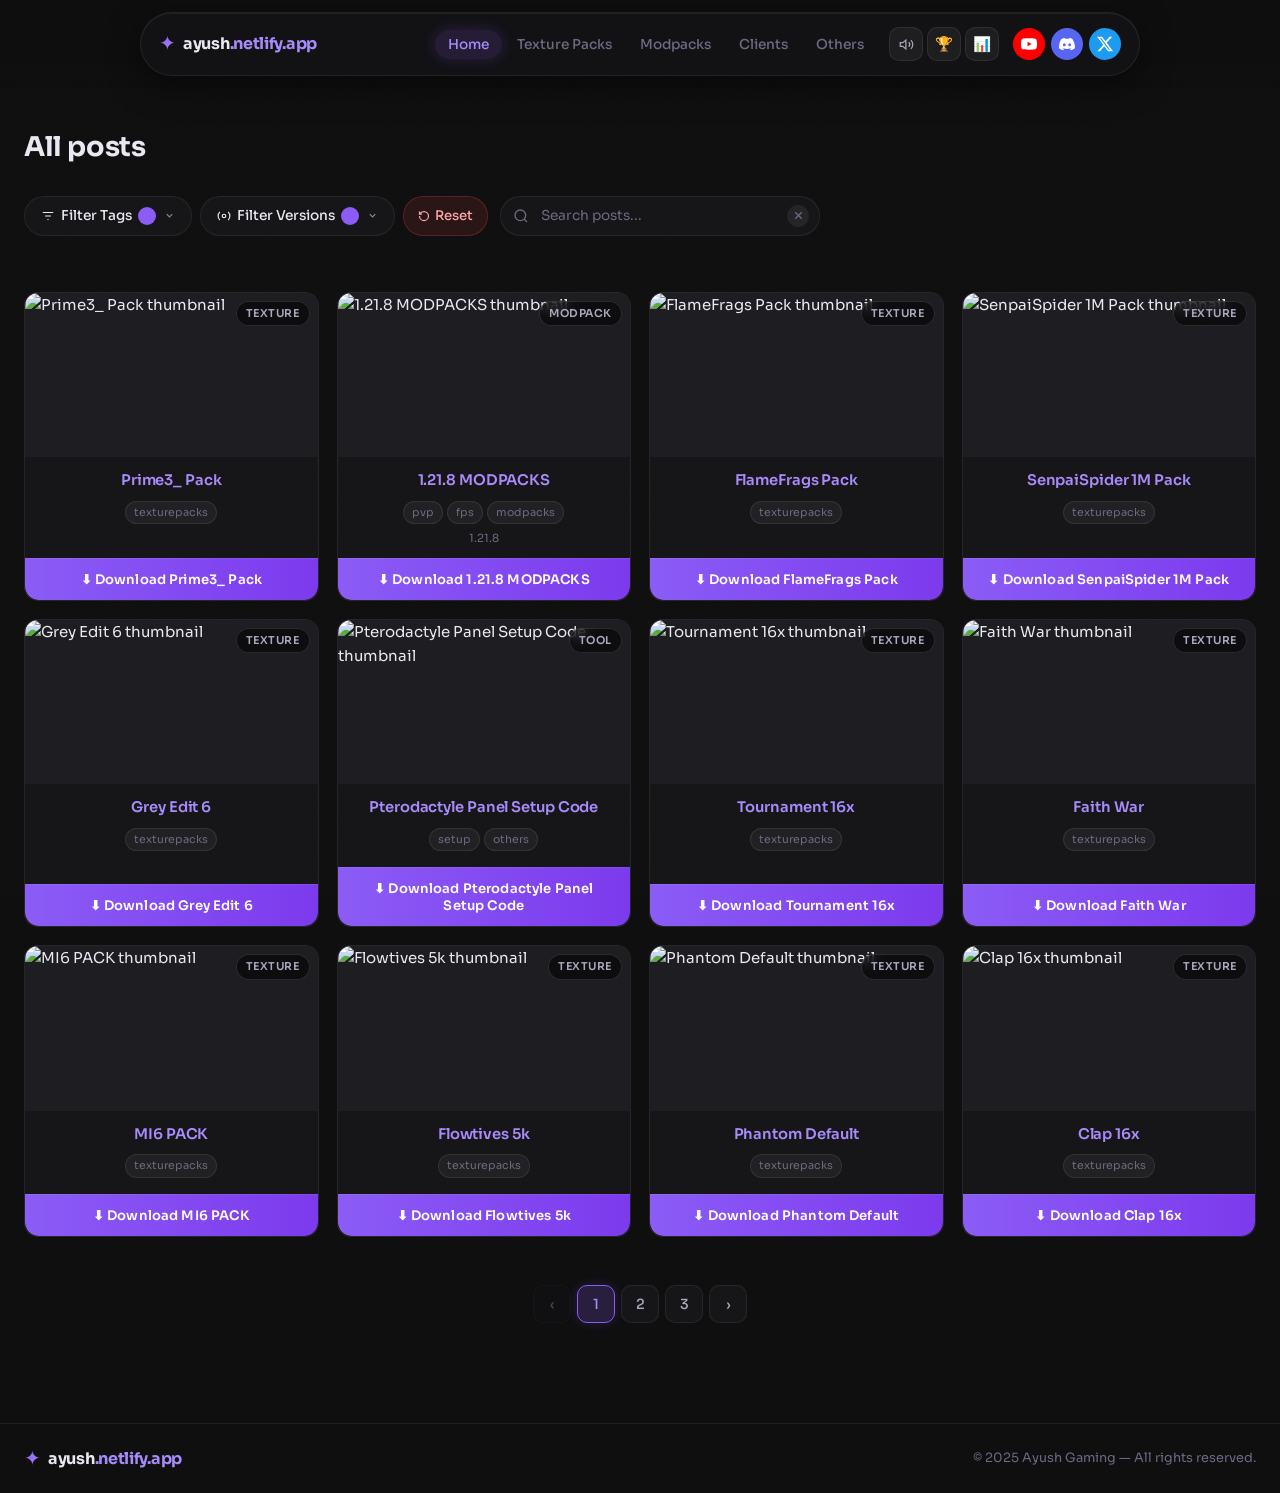
==== downloads/index.html @ 42daa1ab "Add files via upload" ====
<!DOCTYPE html>
<html lang="en">
<head>
  <meta charset="UTF-8" />
  <meta name="viewport" content="width=device-width, initial-scale=1.0" />
  <meta name="description" content="Ayush Gaming – Browse and download the best Minecraft clients, texture packs, modpacks and tools." />
  <meta property="og:title" content="Ayush Gaming – Downloads" />
  <meta property="og:description" content="Download top Minecraft clients, texture packs, modpacks and tools." />
  <link rel="shortcut icon" href="./thumbnails/ytlogo.png" type="image/x-icon">
  <title>Ayush Gaming – Resource HUB</title>

  <link rel="preconnect" href="https://fonts.googleapis.com" />
  <link rel="preconnect" href="https://fonts.gstatic.com" crossorigin />
  <link href="https://fonts.googleapis.com/css2?family=Sora:wght@300;400;500;600;700&display=swap" rel="stylesheet" />
  <link rel="stylesheet" href="styles.css" />
</head>
<body>

  <!-- ══════════════════════════════════════
       LOADING SCREEN
  ══════════════════════════════════════ -->
  <div class="loader-screen" id="loaderScreen" aria-hidden="true">
    <div class="loader-inner">
      <div class="loader-ring-wrap">
        <div class="loader-ring-spin"></div>
        <div class="loader-ring-logo">
          <span class="logo-icon">✦</span>
        </div>
      </div>
      <p class="loader-name">ayush<span class="loader-accent">.netlify.app</span></p>
      <div class="loader-dots" aria-label="Loading">
        <span></span><span></span><span></span>
      </div>
    </div>
  </div>

  <!-- ══════════════════════════════════════
       TOAST NOTIFICATIONS
  ══════════════════════════════════════ -->
  <div class="toast-container" id="toastContainer" aria-live="polite" aria-atomic="true"></div>

  <!-- ══════════════════════════════════════
       BADGE POPUP (achievement unlock)
  ══════════════════════════════════════ -->
  <div class="badge-popup" id="badgePopup" aria-live="assertive" hidden>
    <div class="badge-popup-inner">
      <div class="badge-popup-icon" id="badgePopupIcon">🏆</div>
      <div class="badge-popup-text">
        <p class="badge-popup-label">Achievement Unlocked!</p>
        <p class="badge-popup-name" id="badgePopupName">Power User</p>
      </div>
    </div>
  </div>

  <!-- ══════════════════════════════════════
       ACHIEVEMENTS PANEL MODAL
  ══════════════════════════════════════ -->
  <div class="panel-overlay" id="achievementsOverlay" aria-hidden="true">
    <div class="panel-modal" id="achievementsModal" role="dialog" aria-label="Achievements">
      <div class="panel-header">
        <h2 class="panel-title">🏆 Achievements</h2>
        <button class="panel-close" id="achievementsClose" aria-label="Close achievements">
          <svg viewBox="0 0 24 24" fill="none" stroke="currentColor" stroke-width="2.5" width="16" height="16"><path d="M18 6 6 18M6 6l12 12"/></svg>
        </button>
      </div>
      <p class="panel-subtitle">Unlock badges by exploring and downloading content.</p>
      <div class="achievements-grid" id="achievementsGrid"></div>
    </div>
  </div>

  <!-- ══════════════════════════════════════
       LEADERBOARD PANEL MODAL
  ══════════════════════════════════════ -->
  <div class="panel-overlay" id="leaderboardOverlay" aria-hidden="true">
    <div class="panel-modal" id="leaderboardModal" role="dialog" aria-label="Leaderboard">
      <div class="panel-header">
        <h2 class="panel-title">📊 Leaderboard</h2>
        <button class="panel-close" id="leaderboardClose" aria-label="Close leaderboard">
          <svg viewBox="0 0 24 24" fill="none" stroke="currentColor" stroke-width="2.5" width="16" height="16"><path d="M18 6 6 18M6 6l12 12"/></svg>
        </button>
      </div>
      <p class="panel-subtitle">Most downloaded packs in your browser.</p>
      <div class="leaderboard-stats" id="leaderboardStats"></div>
      <div class="leaderboard-list" id="leaderboardList"></div>
    </div>
  </div>

  <!-- ══════════════════════════════════════
       EASTER EGG OVERLAY
  ══════════════════════════════════════ -->
  <div class="easter-overlay" id="easterOverlay" hidden>
    <div class="easter-inner">
      <div class="easter-emoji" id="easterEmoji">✦</div>
      <p class="easter-msg" id="easterMsg">You found a secret!</p>
      <button class="easter-close" id="easterClose">Nice!</button>
    </div>
  </div>

  <!-- ══════════════════════════════════════
       SIDEBAR OVERLAY
  ══════════════════════════════════════ -->
  <div class="sidebar-overlay" id="sidebarOverlay" aria-hidden="true"></div>

  <!-- ══════════════════════════════════════
       SIDEBAR (mobile / tablet)
  ══════════════════════════════════════ -->
  <aside class="sidebar" id="sidebar" aria-label="Mobile navigation" aria-hidden="true">

    <div class="sidebar-header">
      <a class="sidebar-logo" href="#home">
        <span class="logo-icon">✦</span>
        <span class="logo-text">ayush<span class="logo-accent">.netlify.app</span></span>
      </a>
      <button class="sidebar-close" id="sidebarClose" aria-label="Close menu">
        <svg viewBox="0 0 24 24" fill="none" stroke="currentColor" stroke-width="2.5" width="18" height="18">
          <path d="M18 6 6 18M6 6l12 12"/>
        </svg>
      </button>
    </div>

    <div class="sidebar-divider"></div>

    <nav class="sidebar-nav">
      <a href="#home" class="sidebar-link" data-page="home">
        <span class="sl-icon">
          <svg viewBox="0 0 24 24" fill="none" stroke="currentColor" stroke-width="2" width="18" height="18">
            <path d="m3 9 9-7 9 7v11a2 2 0 0 1-2 2H5a2 2 0 0 1-2-2z"/>
            <polyline points="9 22 9 12 15 12 15 22"/>
          </svg>
        </span>
        <span class="sl-text">Home</span>
        <svg class="sl-arrow" viewBox="0 0 24 24" fill="none" stroke="currentColor" stroke-width="2.5" width="14" height="14"><path d="m9 18 6-6-6-6"/></svg>
      </a>

      <a href="#texturepacks" class="sidebar-link" data-page="texturepacks">
        <span class="sl-icon">
          <svg viewBox="0 0 24 24" fill="none" stroke="currentColor" stroke-width="2" width="18" height="18">
            <rect x="3" y="3" width="18" height="18" rx="2"/>
            <path d="M3 9h18M3 15h18M9 3v18M15 3v18"/>
          </svg>
        </span>
        <span class="sl-text">Texture Packs</span>
        <svg class="sl-arrow" viewBox="0 0 24 24" fill="none" stroke="currentColor" stroke-width="2.5" width="14" height="14"><path d="m9 18 6-6-6-6"/></svg>
      </a>

      <a href="#modpacks" class="sidebar-link" data-page="modpacks">
        <span class="sl-icon">
          <svg viewBox="0 0 24 24" fill="none" stroke="currentColor" stroke-width="2" width="18" height="18">
            <path d="M21 16V8a2 2 0 0 0-1-1.73l-7-4a2 2 0 0 0-2 0l-7 4A2 2 0 0 0 3 8v8a2 2 0 0 0 1 1.73l7 4a2 2 0 0 0 2 0l7-4A2 2 0 0 0 21 16z"/>
            <polyline points="3.27 6.96 12 12.01 20.73 6.96"/>
            <line x1="12" y1="22.08" x2="12" y2="12"/>
          </svg>
        </span>
        <span class="sl-text">Modpacks</span>
        <svg class="sl-arrow" viewBox="0 0 24 24" fill="none" stroke="currentColor" stroke-width="2.5" width="14" height="14"><path d="m9 18 6-6-6-6"/></svg>
      </a>

      <a href="#clients" class="sidebar-link" data-page="clients">
        <span class="sl-icon">
          <svg viewBox="0 0 24 24" fill="none" stroke="currentColor" stroke-width="2" width="18" height="18">
            <rect x="2" y="3" width="20" height="14" rx="2"/>
            <path d="M8 21h8M12 17v4"/>
          </svg>
        </span>
        <span class="sl-text">Clients</span>
        <svg class="sl-arrow" viewBox="0 0 24 24" fill="none" stroke="currentColor" stroke-width="2.5" width="14" height="14"><path d="m9 18 6-6-6-6"/></svg>
      </a>

      <a href="#others" class="sidebar-link" data-page="others">
        <span class="sl-icon">
          <svg viewBox="0 0 24 24" fill="none" stroke="currentColor" stroke-width="2" width="18" height="18">
            <circle cx="12" cy="12" r="1"/><circle cx="19" cy="12" r="1"/><circle cx="5" cy="12" r="1"/>
          </svg>
        </span>
        <span class="sl-text">Others</span>
        <svg class="sl-arrow" viewBox="0 0 24 24" fill="none" stroke="currentColor" stroke-width="2.5" width="14" height="14"><path d="m9 18 6-6-6-6"/></svg>
      </a>
    </nav>

    <!-- Sidebar: utility buttons -->
    <div class="sidebar-utils">
      <button class="sidebar-util-btn" id="sidebarAchBtn">🏆 Achievements</button>
      <button class="sidebar-util-btn" id="sidebarLbBtn">📊 Leaderboard</button>
    </div>

    <div class="sidebar-footer">
      <div class="sidebar-divider"></div>
      <p class="sidebar-footer-label">Follow us</p>
      <div class="sidebar-socials">
        <a href="https://youtube.com/@ayushgaming2012?si=TbwR7SIo3uz9_DAc" class="social-btn yt" aria-label="YouTube" target="_blank" rel="noopener noreferrer">
          <svg viewBox="0 0 24 24" fill="currentColor" width="16" height="16"><path d="M23.5 6.2a3 3 0 0 0-2.1-2.1C19.5 3.5 12 3.5 12 3.5s-7.5 0-9.4.6A3 3 0 0 0 .5 6.2C0 8.1 0 12 0 12s0 3.9.5 5.8a3 3 0 0 0 2.1 2.1c1.9.6 9.4.6 9.4.6s7.5 0 9.4-.6a3 3 0 0 0 2.1-2.1C24 15.9 24 12 24 12s0-3.9-.5-5.8zM9.8 15.5V8.5l6.3 3.5-6.3 3.5z"/></svg>
        </a>
        <a href="#" class="social-btn dc" aria-label="Discord">
          <svg viewBox="0 0 24 24" fill="currentColor" width="16" height="16"><path d="M20.3 4.4A19.7 19.7 0 0 0 15.4 3c-.2.4-.5.9-.7 1.3a18.2 18.2 0 0 0-5.4 0A13.5 13.5 0 0 0 8.6 3 19.6 19.6 0 0 0 3.7 4.4C.5 9.2-.3 13.9.1 18.5a19.9 19.9 0 0 0 6 3 14.7 14.7 0 0 0 1.3-2.1 12.9 12.9 0 0 1-2-.98l.5-.4a14.2 14.2 0 0 0 12.1 0l.5.4a12.8 12.8 0 0 1-2 1 14.7 14.7 0 0 0 1.3 2.1 19.8 19.8 0 0 0 6-3c.5-5.2-.9-9.8-3.7-14.1zM8 15.5c-1.2 0-2.1-1.1-2.1-2.4s.9-2.4 2.1-2.4 2.1 1.1 2.1 2.4-.9 2.4-2.1 2.4zm8 0c-1.2 0-2.1-1.1-2.1-2.4s.9-2.4 2.1-2.4 2.1 1.1 2.1 2.4-.9 2.4-2.1 2.4z"/></svg>
        </a>
        <a href="#" class="social-btn tw" aria-label="Twitter / X">
          <svg viewBox="0 0 24 24" fill="currentColor" width="16" height="16"><path d="M18.9 1h3.7l-8 9.1L24 23h-7.4l-5.8-7.5L4.5 23H.8l8.6-9.8L0 1h7.6l5.2 6.8zm-1.3 19.8h2L6.5 3.2H4.3z"/></svg>
        </a>
      </div>
    </div>

  </aside>

  <!-- ══════════════════════════════════════
       NAVBAR
  ══════════════════════════════════════ -->
  <header class="nav-wrapper" role="banner">
    <nav class="navbar" aria-label="Main navigation">

      <!-- Logo — multi-click easter egg -->
      <a class="nav-logo" href="#home" id="navLogo" aria-label="Ayush Gaming home">
        <span class="logo-icon" aria-hidden="true">✦</span>
        <span class="logo-text">ayush<span class="logo-accent">.netlify.app</span></span>
      </a>

      <!-- Hamburger: visible only on mobile/tablet -->
      <button class="hamburger" id="hamburger" aria-label="Open menu" aria-expanded="false" aria-controls="sidebar">
        <span></span><span></span><span></span>
      </button>

      <!-- Desktop nav links -->
      <ul class="nav-links" id="navLinks" role="list">
        <li><a href="#home"         class="nav-link" data-page="home">Home</a></li>
        <li><a href="#texturepacks" class="nav-link" data-page="texturepacks">Texture Packs</a></li>
        <li><a href="#modpacks"     class="nav-link" data-page="modpacks">Modpacks</a></li>
        <li><a href="#clients"      class="nav-link" data-page="clients">Clients</a></li>
        <li><a href="#others"       class="nav-link" data-page="others">Others</a></li>
      </ul>

      <!-- Desktop utility buttons (sound toggle, achievements, leaderboard) -->
      <div class="nav-extras" id="navExtras">
        <button class="nav-util-btn" id="soundToggle" aria-label="Toggle sound" title="Toggle sound effects">
          <svg id="soundIcon" viewBox="0 0 24 24" fill="none" stroke="currentColor" stroke-width="2" width="15" height="15">
            <polygon points="11 5 6 9 2 9 2 15 6 15 11 19 11 5"/>
            <path d="M19.07 4.93a10 10 0 0 1 0 14.14M15.54 8.46a5 5 0 0 1 0 7.07"/>
          </svg>
        </button>
        <button class="nav-util-btn" id="achievementsBtn" aria-label="Achievements" title="Achievements">
          🏆
        </button>
        <button class="nav-util-btn" id="leaderboardBtn" aria-label="Leaderboard" title="Leaderboard">
          📊
        </button>
      </div>

      <div class="nav-socials">
        <a href="https://youtube.com/@ayushgaming2012?si=TbwR7SIo3uz9_DAc" class="social-btn yt" aria-label="YouTube" target="_blank" rel="noopener noreferrer">
          <svg viewBox="0 0 24 24" fill="currentColor" width="16" height="16"><path d="M23.5 6.2a3 3 0 0 0-2.1-2.1C19.5 3.5 12 3.5 12 3.5s-7.5 0-9.4.6A3 3 0 0 0 .5 6.2C0 8.1 0 12 0 12s0 3.9.5 5.8a3 3 0 0 0 2.1 2.1c1.9.6 9.4.6 9.4.6s7.5 0 9.4-.6a3 3 0 0 0 2.1-2.1C24 15.9 24 12 24 12s0-3.9-.5-5.8zM9.8 15.5V8.5l6.3 3.5-6.3 3.5z"/></svg>
        </a>
        <a href="#" class="social-btn dc" aria-label="Discord">
          <svg viewBox="0 0 24 24" fill="currentColor" width="16" height="16"><path d="M20.3 4.4A19.7 19.7 0 0 0 15.4 3c-.2.4-.5.9-.7 1.3a18.2 18.2 0 0 0-5.4 0A13.5 13.5 0 0 0 8.6 3 19.6 19.6 0 0 0 3.7 4.4C.5 9.2-.3 13.9.1 18.5a19.9 19.9 0 0 0 6 3 14.7 14.7 0 0 0 1.3-2.1 12.9 12.9 0 0 1-2-.98l.5-.4a14.2 14.2 0 0 0 12.1 0l.5.4a12.8 12.8 0 0 1-2 1 14.7 14.7 0 0 0 1.3 2.1 19.8 19.8 0 0 0 6-3c.5-5.2-.9-9.8-3.7-14.1zM8 15.5c-1.2 0-2.1-1.1-2.1-2.4s.9-2.4 2.1-2.4 2.1 1.1 2.1 2.4-.9 2.4-2.1 2.4zm8 0c-1.2 0-2.1-1.1-2.1-2.4s.9-2.4 2.1-2.4 2.1 1.1 2.1 2.4-.9 2.4-2.1 2.4z"/></svg>
        </a>
        <a href="#" class="social-btn tw" aria-label="Twitter / X">
          <svg viewBox="0 0 24 24" fill="currentColor" width="16" height="16"><path d="M18.9 1h3.7l-8 9.1L24 23h-7.4l-5.8-7.5L4.5 23H.8l8.6-9.8L0 1h7.6l5.2 6.8zm-1.3 19.8h2L6.5 3.2H4.3z"/></svg>
        </a>
      </div>

    </nav>
  </header>

  <!-- ══════════════════════════════════════
       MAIN CONTENT
  ══════════════════════════════════════ -->
  <main class="site-main">
    <div class="container">

      <h1 class="page-title reveal-up" id="pageTitle">All posts</h1>

      <!-- Controls -->
      <div class="controls reveal-up">
        <div class="filter-group">

          <div class="dropdown-wrap" id="tagsWrap">
            <button class="filter-btn" id="filterTagsBtn" aria-haspopup="listbox" aria-expanded="false">
              <svg viewBox="0 0 24 24" fill="none" stroke="currentColor" stroke-width="2" width="14" height="14"><path d="M3 6h18M7 12h10M11 18h2"/></svg>
              Filter Tags
              <span class="filter-badge" id="tagsBadge"></span>
              <svg class="chevron" viewBox="0 0 24 24" fill="none" stroke="currentColor" stroke-width="2.5" width="11" height="11"><path d="m6 9 6 6 6-6"/></svg>
            </button>
            <div class="dropdown-panel" id="tagsPanel" role="listbox" aria-multiselectable="true" aria-label="Filter by tag" hidden>
              <div class="dropdown-header">
                <span class="dropdown-title">Tags</span>
                <button class="dropdown-clear" id="clearTagsBtn">Clear all</button>
              </div>
              <div class="dropdown-list" id="tagsList"></div>
            </div>
          </div>

          <div class="dropdown-wrap" id="versionsWrap">
            <button class="filter-btn" id="filterVersionsBtn" aria-haspopup="listbox" aria-expanded="false">
              <svg viewBox="0 0 24 24" fill="none" stroke="currentColor" stroke-width="2" width="14" height="14"><circle cx="12" cy="12" r="3"/><path d="M19.1 4.9a10 10 0 0 1 0 14.2M4.9 4.9a10 10 0 0 0 0 14.2"/></svg>
              Filter Versions
              <span class="filter-badge" id="versionsBadge"></span>
              <svg class="chevron" viewBox="0 0 24 24" fill="none" stroke="currentColor" stroke-width="2.5" width="11" height="11"><path d="m6 9 6 6 6-6"/></svg>
            </button>
            <div class="dropdown-panel" id="versionsPanel" role="listbox" aria-multiselectable="true" aria-label="Filter by version" hidden>
              <div class="dropdown-header">
                <span class="dropdown-title">Versions</span>
                <button class="dropdown-clear" id="clearVersionsBtn">Clear all</button>
              </div>
              <div class="dropdown-list" id="versionsList"></div>
            </div>
          </div>

          <button class="reset-btn" id="resetBtn" hidden>
            <svg viewBox="0 0 24 24" fill="none" stroke="currentColor" stroke-width="2.5" width="12" height="12"><path d="M3 12a9 9 0 1 0 9-9 9.75 9.75 0 0 0-6.74 2.74L3 8"/><path d="M3 3v5h5"/></svg>
            Reset
          </button>

        </div>

        <div class="search-wrap">
          <svg class="search-icon" viewBox="0 0 24 24" fill="none" stroke="currentColor" stroke-width="2" width="16" height="16"><circle cx="11" cy="11" r="8"/><path d="m21 21-4.35-4.35"/></svg>
          <input type="search" id="searchInput" class="search-input"
            placeholder="Search posts..." aria-label="Search posts" autocomplete="off" />
          <button class="search-x" id="searchClear" aria-label="Clear search" hidden>
            <svg viewBox="0 0 24 24" fill="none" stroke="currentColor" stroke-width="2.5" width="13" height="13"><path d="M18 6 6 18M6 6l12 12"/></svg>
          </button>
        </div>
      </div>

      <!-- ── Quick Filters Row (visible on Home page) ── -->
      <div class="quick-filters reveal-up" id="quickFilters">

      </div>

      <div class="chips-row" id="chipsRow" hidden></div>

      <section class="grid" id="cardsGrid" aria-label="Available downloads"></section>

      <div class="empty-state hidden" id="emptyState">
        <div class="empty-icon">🔍</div>
        <p class="empty-title">No posts found</p>
        <p class="empty-sub" id="emptySub">Try adjusting your filters or search term.</p>
        <button class="reset-btn-lg" id="emptyReset">Reset all filters</button>
      </div>

      <nav class="pagination" id="pagination" aria-label="Page navigation" hidden></nav>

    </div>
  </main>

  <!-- ══════════════════════════════════════
       FOOTER
  ══════════════════════════════════════ -->
  <footer class="site-footer">
    <div class="footer-inner">
      <a class="nav-logo footer-logo" href="#home">
        <span class="logo-icon" aria-hidden="true">✦</span>
        <span class="logo-text">ayush<span class="logo-accent">.netlify.app</span></span>
      </a>
      <p class="footer-copy">© 2025 Ayush Gaming — All rights reserved.</p>
    </div>
  </footer>

  <script src="script.js"></script>
</body>
</html>
---- downloads/styles.css ----
/* ═══════════════════════════════════════════════
   RESET & ROOT
═══════════════════════════════════════════════ */
*, *::before, *::after { box-sizing: border-box; margin: 0; padding: 0; }

:root {
  --bg:           #0f0f10;
  --bg2:          #161618;
  --bg3:          #1e1e22;
  --bg4:          #252528;
  --border:       rgba(255,255,255,.07);
  --border-hover: rgba(139,92,246,.45);
  --text:         #e8e8f0;
  --text-2:       #a8a8bc;
  --muted:        #6a6a82;
  --purple:       #8b5cf6;
  --purple-hi:    #a78bfa;
  --purple-dk:    #7c3aed;
  --purple-glow:  rgba(139,92,246,.3);
  --green:        #22c55e;
  --gold:         #f59e0b;
  --gold-hi:      #fcd34d;
  --radius-card:  14px;
  --radius-pill:  9999px;
  --radius-md:    10px;
  --nav-h:        64px;
  --font:         'Sora', sans-serif;
  --ease:         cubic-bezier(.25,.46,.45,.94);
  --ease-spring:  cubic-bezier(.34,1.56,.64,1);
  --ease-out:     cubic-bezier(0,.55,.45,1);
}

html { scroll-behavior: smooth; }
body {
  background: var(--bg);
  color: var(--text);
  font-family: var(--font);
  font-size: 15px;
  line-height: 1.6;
  min-height: 100dvh;
  overflow-x: hidden;
  display: flex;
  flex-direction: column;
}

/* Noise overlay */
body::after {
  content: '';
  position: fixed; inset: 0; z-index: 0; pointer-events: none;
  background-image: url("data:image/svg+xml,%3Csvg xmlns='http://www.w3.org/2000/svg' width='200' height='200'%3E%3Cfilter id='n'%3E%3CfeTurbulence type='fractalNoise' baseFrequency='.75' numOctaves='4' stitchTiles='stitch'/%3E%3C/filter%3E%3Crect width='200' height='200' filter='url(%23n)' opacity='0.022'/%3E%3C/svg%3E");
  opacity: .6;
}

a { color: inherit; text-decoration: none; }
ul { list-style: none; }
button { cursor: pointer; font-family: var(--font); }
.hidden { display: none !important; }

/* Scrollbar */
::-webkit-scrollbar { width: 5px; height: 5px; }
::-webkit-scrollbar-track { background: transparent; }
::-webkit-scrollbar-thumb { background: var(--bg4); border-radius: 99px; }

/* ═══════════════════════════════════════════════
   NAVBAR
═══════════════════════════════════════════════ */
.nav-wrapper {
  position: sticky; top: 0; z-index: 600;
  padding: 12px 20px;
  display: flex; justify-content: center;
  background: linear-gradient(to bottom, rgba(15,15,16,.96) 65%, transparent);
  backdrop-filter: blur(4px);
}

.navbar {
  width: 100%; max-width: 1000px;
  height: var(--nav-h);
  display: flex; align-items: center; gap: 8px;
  background: rgba(20,20,23,.88);
  border: 1px solid var(--border);
  border-radius: var(--radius-pill);
  padding: 0 18px;
  backdrop-filter: blur(20px);
  box-shadow: 0 8px 32px rgba(0,0,0,.5), inset 0 1px 0 rgba(255,255,255,.055);
}

/* Logo */
.nav-logo {
  display: flex; align-items: center; gap: 7px;
  margin-right: auto; flex-shrink: 0;
  text-decoration: none;
}
.logo-icon {
  font-size: 1.25rem; line-height: 1;
  background: linear-gradient(135deg,var(--purple),var(--purple-hi));
  -webkit-background-clip: text; -webkit-text-fill-color: transparent;
  animation: logoSpin 14s linear infinite;
  display: inline-block;
  transition: filter .3s;
}
.nav-logo:hover .logo-icon {
  filter: drop-shadow(0 0 8px rgba(139,92,246,.8));
}
@keyframes logoSpin { to { rotate: 360deg; } }
.logo-text { font-size: 1rem; font-weight: 700; letter-spacing: -.3px; }
.logo-accent { color: var(--purple-hi); }

/* Nav links */
.nav-links { display: flex; align-items: center; gap: 2px; }
.nav-link {
  padding: 6px 13px;
  border-radius: var(--radius-pill);
  font-size: .855rem; font-weight: 500;
  color: var(--muted);
  transition: color .18s, background .18s, box-shadow .18s;
  white-space: nowrap;
  position: relative;
}
.nav-link:hover {
  color: var(--text);
  background: rgba(255,255,255,.06);
}
.nav-link.active {
  color: var(--purple-hi);
  background: rgba(139,92,246,.14);
  box-shadow: 0 0 14px rgba(139,92,246,.2);
}

/* Nav utility buttons (sound, achievements, leaderboard) */
.nav-extras {
  display: flex; align-items: center; gap: 4px;
  margin-left: 4px;
}
.nav-util-btn {
  width: 34px; height: 34px; border-radius: 10px;
  display: grid; place-items: center;
  background: rgba(255,255,255,.05);
  border: 1px solid rgba(255,255,255,.08);
  color: var(--text-2);
  font-size: .9rem;
  transition: background .2s, border-color .2s, color .2s, transform .2s var(--ease-spring), box-shadow .2s;
}
.nav-util-btn:hover {
  background: rgba(139,92,246,.14);
  border-color: rgba(139,92,246,.3);
  color: var(--purple-hi);
  transform: scale(1.08);
  box-shadow: 0 0 12px rgba(139,92,246,.2);
}
.nav-util-btn:active { transform: scale(.94); }
.nav-util-btn.sound-off { color: var(--muted); }

/* Social buttons */
.nav-socials { display: flex; align-items: center; gap: 6px; margin-left: 6px; flex-shrink: 0; }
.social-btn {
  width: 32px; height: 32px; border-radius: 50%;
  display: grid; place-items: center;
  transition: transform .2s var(--ease-spring), filter .2s, box-shadow .2s;
}
.social-btn:hover {
  transform: scale(1.15);
  filter: brightness(1.2);
  box-shadow: 0 0 12px rgba(255,255,255,.15);
}
.social-btn:active { transform: scale(.92); }
.social-btn.yt { background: #ff0000; }
.social-btn.dc { background: #5865f2; }
.social-btn.tw { background: #1d9bf0; }
.social-btn svg { color: #fff; }

/* Hamburger */
.hamburger { display: none; }
.hamburger span {
  display: block; height: 2px; border-radius: 2px;
  background: var(--text);
  transition: transform .3s var(--ease), opacity .3s;
}
.hamburger.open span:nth-child(1) { transform: translateY(7px) rotate(45deg); }
.hamburger.open span:nth-child(2) { opacity: 0; }
.hamburger.open span:nth-child(3) { transform: translateY(-7px) rotate(-45deg); }

/* ═══════════════════════════════════════════════
   MAIN / CONTAINER
═══════════════════════════════════════════════ */
.site-main { position: relative; z-index: 1; flex: 1; }
.container { max-width: 1280px; margin: 0 auto; padding: 38px 24px 100px; }

.page-title {
  font-size: clamp(1.35rem, 2.8vw, 1.7rem);
  font-weight: 700; letter-spacing: -.4px;
  margin-bottom: 26px;
}

/* ═══════════════════════════════════════════════
   SCROLL REVEAL ANIMATION
═══════════════════════════════════════════════ */
.reveal-up {
  opacity: 0;
  transform: translateY(18px);
  transition: opacity .55s var(--ease), transform .55s var(--ease);
}
.reveal-up.revealed {
  opacity: 1;
  transform: translateY(0);
}

/* ═══════════════════════════════════════════════
   CONTROLS BAR
═══════════════════════════════════════════════ */
.controls {
  display: flex; align-items: center;
  gap: 12px; flex-wrap: wrap;
  margin-bottom: 14px;
  position: relative;   /* establish stacking context */
  z-index: 200;         /* above every card (which default to z-index: auto) */
}
.filter-group { display: flex; align-items: center; gap: 8px; flex-wrap: wrap; }

/* Shared filter button */
.filter-btn {
  display: inline-flex; align-items: center; gap: 6px;
  height: 40px; padding: 0 16px;
  background: var(--bg2);
  border: 1px solid var(--border);
  border-radius: var(--radius-pill);
  color: var(--text); font-size: .855rem; font-weight: 500;
  transition: border-color .2s, background .2s, box-shadow .2s, transform .15s;
  white-space: nowrap;
}
.filter-btn:hover {
  border-color: var(--border-hover);
  background: rgba(139,92,246,.08);
  transform: translateY(-1px);
  box-shadow: 0 4px 12px rgba(139,92,246,.12);
}
.filter-btn:active { transform: scale(.97) translateY(0); }
.filter-btn.active {
  border-color: var(--purple);
  background: rgba(139,92,246,.14);
  color: var(--purple-hi);
}
.filter-btn .chevron {
  margin-left: 2px; opacity: .55;
  transition: rotate .25s var(--ease);
}
.filter-btn.active .chevron { rotate: 180deg; }
.filter-badge {
  display: inline-flex; align-items: center; justify-content: center;
  min-width: 18px; height: 18px; padding: 0 5px;
  background: var(--purple);
  border-radius: var(--radius-pill);
  font-size: .7rem; font-weight: 700; color: #fff;
  /* Always renders as a visible circle, even when empty */
  flex-shrink: 0;
}

/* Reset button */
.reset-btn {
  display: inline-flex; align-items: center; gap: 5px;
  height: 40px; padding: 0 14px;
  background: rgba(239,68,68,.12);
  border: 1px solid rgba(239,68,68,.25);
  border-radius: var(--radius-pill);
  color: #fca5a5; font-size: .83rem; font-weight: 500;
  transition: background .2s, border-color .2s, transform .15s;
}
.reset-btn:hover { background: rgba(239,68,68,.2); border-color: rgba(239,68,68,.45); transform: translateY(-1px); }
.reset-btn:active { transform: scale(.96); }

/* Search */
.search-wrap {
  position: relative; flex: 1;
  min-width: 180px; max-width: 320px;
}
.search-icon {
  position: absolute; left: 13px; top: 50%; translate: 0 -50%;
  color: var(--muted); pointer-events: none;
}
.search-input {
  width: 100%; height: 40px;
  padding: 0 38px 0 40px;
  background: var(--bg2); border: 1px solid var(--border);
  border-radius: var(--radius-pill);
  color: var(--text); font-family: var(--font); font-size: .855rem;
  outline: none;
  transition: border-color .2s, box-shadow .2s;
}
.search-input::placeholder { color: var(--muted); }
.search-input:focus {
  border-color: rgba(139,92,246,.55);
  box-shadow: 0 0 0 3px rgba(139,92,246,.12);
}
.search-input::-webkit-search-cancel-button { display: none; }
.search-x {
  position: absolute; right: 11px; top: 50%; translate: 0 -50%;
  width: 22px; height: 22px; border-radius: 50%;
  background: var(--bg4); border: none;
  display: grid; place-items: center;
  color: var(--muted);
  transition: color .15s, background .15s;
}
.search-x:hover { color: var(--text); background: var(--bg3); }

/* ═══════════════════════════════════════════════
   QUICK FILTERS ROW
═══════════════════════════════════════════════ */
.quick-filters {
  display: flex; align-items: center; gap: 7px;
  flex-wrap: wrap;
  margin-bottom: 18px;
  overflow-x: auto;
  scrollbar-width: none;
  -webkit-overflow-scrolling: touch;
  padding-bottom: 2px;
}
.quick-filters::-webkit-scrollbar { display: none; }
.quick-filters.home-hidden { display: none; }

.qf-btn {
  display: inline-flex; align-items: center; gap: 5px;
  height: 34px; padding: 0 14px;
  background: var(--bg3);
  border: 1px solid var(--border);
  border-radius: var(--radius-pill);
  color: var(--text-2); font-size: .8rem; font-weight: 500;
  white-space: nowrap;
  transition: background .2s, border-color .2s, color .2s, transform .2s var(--ease-spring), box-shadow .2s;
  flex-shrink: 0;
}
.qf-btn:hover {
  background: rgba(139,92,246,.1);
  border-color: rgba(139,92,246,.25);
  color: var(--text);
  transform: translateY(-2px);
  box-shadow: 0 4px 12px rgba(0,0,0,.3);
}
.qf-btn:active { transform: scale(.94) translateY(0); }
.qf-btn.active {
  background: rgba(139,92,246,.18);
  border-color: var(--purple);
  color: var(--purple-hi);
  box-shadow: 0 0 14px rgba(139,92,246,.2);
}

/* ═══════════════════════════════════════════════
   DROPDOWN PANELS
═══════════════════════════════════════════════ */
.dropdown-wrap {
  position: relative;
  z-index: 500;
}

.dropdown-panel {
  position: absolute;
  top: calc(100% + 8px);
  left: 0;
  width: 220px;
  /* ── FULLY SOLID: hard-coded hex, both properties, !important ── */
  background-color: #1a1a1e !important;
  background:       #1a1a1e !important;
  border: 1px solid rgba(139,92,246,.3);
  border-radius: 18px;
  overflow: hidden;
  box-shadow: 0 20px 60px rgba(0,0,0,.9), 0 0 0 1px rgba(139,92,246,.15);
  z-index: 99999 !important;
  /* NO opacity animation — panel is always opaque when visible */
  animation: dropSlide .18s ease forwards;
  backdrop-filter: none !important;
  -webkit-backdrop-filter: none !important;
}

/* Only animate transform — opacity stays at 1 the entire time */
@keyframes dropSlide {
  from { transform: translateY(-8px) scale(.97); }
  to   { transform: translateY(0)    scale(1);   }
}

@keyframes dropIn {
  from { opacity:0; scale:.95; translate:0 -6px; }
  to   { opacity:1; scale:1;   translate:0 0;    }
}

.dropdown-header {
  display: flex; align-items: center; justify-content: space-between;
  padding: 12px 14px 8px;
  background-color: #1a1a1e !important;
  background:       #1a1a1e !important;
  border-bottom: 1px solid rgba(139,92,246,.12);
}
.dropdown-title { font-size: .8rem; font-weight: 600; color: var(--muted); text-transform: uppercase; letter-spacing: .06em; }
.dropdown-clear {
  background: none; border: none;
  color: var(--purple-hi); font-size: .78rem; font-weight: 500;
  padding: 2px 6px; border-radius: 6px;
  transition: background .15s;
}
.dropdown-clear:hover { background: rgba(139,92,246,.12); }

.dropdown-list {
  display: flex; flex-direction: column; gap: 4px;
  padding: 10px 10px 12px;
  max-height: 280px; overflow-y: auto;
  background-color: #1a1a1e;
  border-radius: 0 0 18px 18px;
}
.dropdown-list::-webkit-scrollbar { width: 4px; }
.dropdown-list::-webkit-scrollbar-thumb { background: var(--bg4); border-radius: 99px; }

.dropdown-option {
  display: flex; align-items: center; justify-content: space-between;
  width: 100%; padding: 10px 14px;
  background: #1e1e22;                  /* solid — same as --bg3 */
  background-color: #1e1e22;
  border: 1px solid transparent;
  border-radius: 10px;
  color: var(--text); font-size: .875rem; font-weight: 400;
  text-align: left;
  transition: background .15s, border-color .15s, color .15s, transform .15s;
  cursor: pointer;
}
.dropdown-option:hover {
  background: rgba(139,92,246,.12);
  border-color: rgba(139,92,246,.2);
  transform: translateX(2px);
}
.dropdown-option.selected {
  background: rgba(139,92,246,.18);
  border-color: rgba(139,92,246,.45);
  color: var(--purple-hi);
}
.dropdown-option .opt-check {
  width: 16px; height: 16px; border-radius: 4px;
  border: 1.5px solid var(--border-hover);
  display: grid; place-items: center; flex-shrink: 0;
  transition: background .15s, border-color .15s;
}
.dropdown-option.selected .opt-check {
  background: var(--purple); border-color: var(--purple);
}
.dropdown-option .opt-check svg { display: none; }
.dropdown-option.selected .opt-check svg { display: block; }

/* ═══════════════════════════════════════════════
   ACTIVE FILTER CHIPS
═══════════════════════════════════════════════ */
.chips-row {
  display: flex; flex-wrap: wrap; gap: 6px;
  margin-bottom: 22px;
}
.chip {
  display: inline-flex; align-items: center; gap: 5px;
  height: 28px; padding: 0 10px;
  background: rgba(139,92,246,.14);
  border: 1px solid rgba(139,92,246,.35);
  border-radius: var(--radius-pill);
  color: var(--purple-hi); font-size: .78rem; font-weight: 500;
  animation: chipIn .2s var(--ease-spring);
}
@keyframes chipIn {
  from { opacity:0; scale:.85; }
  to   { opacity:1; scale:1; }
}
.chip-remove {
  width: 16px; height: 16px; border-radius: 50%;
  display: grid; place-items: center;
  background: none; border: none;
  color: var(--purple-hi); font-size: .9rem; line-height: 1;
  transition: background .15s;
}
.chip-remove:hover { background: rgba(139,92,246,.25); }

/* ═══════════════════════════════════════════════
   GRID
═══════════════════════════════════════════════ */
.grid {
  display: grid;
  grid-template-columns: repeat(4, 1fr);
  gap: 18px;
  transition: opacity .2s;
}
.grid.filtering { opacity: .6; pointer-events: none; }

/* ═══════════════════════════════════════════════
   CARD
═══════════════════════════════════════════════ */
.card {
  background: var(--bg2);
  border: 1px solid var(--border);
  border-radius: var(--radius-card);
  overflow: hidden;
  display: flex; flex-direction: column;
  transition: transform .3s var(--ease), box-shadow .3s, border-color .3s;
  position: relative;
  /* entrance — translate only, no opacity so cards don't create competing stacking contexts */
  animation: cardIn .4s var(--ease) forwards;
}
@keyframes cardIn {
  from { opacity: 0; translate: 0 18px; }
  to   { opacity: 1; translate: 0 0; }
}

/* Glow border on hover */
.card::before {
  content: '';
  position: absolute; inset: 0;
  border-radius: var(--radius-card);
  background: linear-gradient(135deg, rgba(139,92,246,.08), transparent, rgba(139,92,246,.04));
  opacity: 0;
  transition: opacity .3s;
  pointer-events: none;
  z-index: 0;
}
.card:hover::before { opacity: 1; }

.card:hover {
  transform: translateY(-6px) scale(1.012);
  border-color: rgba(139,92,246,.45);
  box-shadow:
    0 16px 40px rgba(0,0,0,.6),
    0 0 0 1px rgba(139,92,246,.18),
    0 0 28px rgba(139,92,246,.12);
}
.card:active {
  transform: translateY(-2px) scale(1.005);
}

/* Thumbnail */
.card-img-wrap { aspect-ratio: 16/9; overflow: hidden; position: relative; background: var(--bg3); }
.card-thumb {
  width: 100%; height: 100%;
  object-fit: cover; display: block;
  transition: transform .45s var(--ease), filter .45s;
}
.card:hover .card-thumb { transform: scale(1.08); filter: brightness(1.1) saturate(1.1); }

/* Fallback gradient div */
.card-thumb-fallback {
  width: 100%; height: 100%;
  display: flex; align-items: center; justify-content: center;
  transition: transform .45s var(--ease), filter .45s;
}
.card:hover .card-thumb-fallback { transform: scale(1.08); filter: brightness(1.08); }
.fallback-glyph { user-select: none; line-height: 1; }

/* Category badge */
.card-category {
  position: absolute; top: 8px; right: 8px;
  padding: 3px 9px;
  background: rgba(0,0,0,.55);
  border: 1px solid rgba(255,255,255,.12);
  border-radius: var(--radius-pill);
  font-size: .68rem; font-weight: 600; text-transform: uppercase;
  letter-spacing: .05em; color: var(--text-2);
  backdrop-filter: blur(6px);
  transition: background .2s, border-color .2s;
}
.card:hover .card-category {
  background: rgba(139,92,246,.4);
  border-color: rgba(139,92,246,.5);
  color: #fff;
}

/* Download count badge */
.card-dl-count {
  position: absolute; top: 8px; left: 8px;
  padding: 3px 8px;
  background: rgba(0,0,0,.55);
  border: 1px solid rgba(255,255,255,.1);
  border-radius: var(--radius-pill);
  font-size: .65rem; font-weight: 600;
  color: var(--gold-hi);
  backdrop-filter: blur(6px);
  display: flex; align-items: center; gap: 4px;
}

/* Card body */
.card-body { padding: 12px 14px 10px; flex: 1; position: relative; z-index: 1; }
.card-title {
  font-size: .92rem; font-weight: 600;
  color: var(--purple-hi); text-align: center;
  letter-spacing: -.1px;
  transition: color .2s;
}
.card:hover .card-title { color: #c4b5fd; }
.card-tags {
  display: flex; flex-wrap: wrap; gap: 4px;
  justify-content: center; margin-top: 8px;
}
.card-tag {
  padding: 2px 8px;
  background: rgba(255,255,255,.05);
  border: 1px solid rgba(255,255,255,.08);
  border-radius: var(--radius-pill);
  font-size: .68rem; color: var(--muted);
  transition: background .2s, border-color .2s;
}
.card:hover .card-tag {
  background: rgba(139,92,246,.08);
  border-color: rgba(139,92,246,.15);
}
.card-version {
  text-align: center; margin-top: 6px;
  font-size: .7rem; color: var(--muted);
}

/* Download button */
.dl-btn {
  display: block; width: 100%;
  padding: 12px 16px;
  background: linear-gradient(90deg,var(--purple),var(--purple-dk));
  border: none;
  border-top: 1px solid rgba(255,255,255,.07);
  border-radius: 0 0 var(--radius-card) var(--radius-card);
  color: #fff; font-family: var(--font); font-size: .82rem; font-weight: 600;
  letter-spacing: .15px; text-align: center;
  position: relative; overflow: hidden;
  transition: filter .22s, box-shadow .22s, transform .15s;
  z-index: 1;
}
.dl-btn::before {
  content: '';
  position: absolute; inset: 0;
  background: linear-gradient(90deg,transparent,rgba(255,255,255,.16),transparent);
  translate: -100% 0;
  transition: translate .5s var(--ease);
}
.dl-btn:hover { filter: brightness(1.12); box-shadow: 0 0 22px rgba(139,92,246,.5); }
.dl-btn:hover::before { translate: 100% 0; }
.dl-btn:active { filter: brightness(.92); transform: scale(.985); }
.dl-btn.success {
  background: linear-gradient(90deg,#16a34a,#15803d);
  box-shadow: 0 0 18px rgba(34,197,94,.4);
}

/* ═══════════════════════════════════════════════
   EMPTY STATE
═══════════════════════════════════════════════ */
.empty-state {
  text-align: center; padding: 80px 20px; color: var(--muted);
}
.empty-icon { font-size: 3rem; margin-bottom: 14px; }
.empty-title { font-size: 1.15rem; font-weight: 600; color: var(--text); margin-bottom: 6px; }
.empty-sub { font-size: .9rem; margin-bottom: 22px; }
.reset-btn-lg {
  display: inline-flex; align-items: center; gap: 6px;
  padding: 10px 22px;
  background: rgba(139,92,246,.14);
  border: 1px solid rgba(139,92,246,.35);
  border-radius: var(--radius-pill);
  color: var(--purple-hi); font-size: .9rem; font-weight: 500;
  transition: background .2s, border-color .2s;
}
.reset-btn-lg:hover { background: rgba(139,92,246,.24); }

/* ═══════════════════════════════════════════════
   PAGINATION
═══════════════════════════════════════════════ */
.pagination {
  display: flex; align-items: center; justify-content: center;
  gap: 6px; margin-top: 48px;
}
.page-btn {
  min-width: 38px; height: 38px; padding: 0 10px;
  background: var(--bg2); border: 1px solid var(--border);
  border-radius: 10px;
  color: var(--text-2); font-size: .875rem; font-weight: 500;
  display: grid; place-items: center;
  transition: border-color .18s, background .18s, color .18s, transform .15s var(--ease-spring);
}
.page-btn:hover:not(:disabled) {
  border-color: var(--border-hover); color: var(--text);
  background: rgba(139,92,246,.08);
  transform: translateY(-2px);
}
.page-btn.current {
  background: rgba(139,92,246,.2);
  border-color: var(--purple);
  color: var(--purple-hi);
  box-shadow: 0 0 12px rgba(139,92,246,.2);
}
.page-btn:disabled { opacity: .35; cursor: not-allowed; }

/* ═══════════════════════════════════════════════
   FOOTER
═══════════════════════════════════════════════ */
.site-footer {
  border-top: 1px solid var(--border);
  position: relative; z-index: 1;
}
.footer-inner {
  max-width: 1280px; margin: 0 auto;
  padding: 22px 24px;
  display: flex; align-items: center; justify-content: space-between;
  gap: 16px; flex-wrap: wrap;
}
.footer-logo { font-size: .9rem; }
.footer-copy { font-size: .8rem; color: var(--muted); }

/* ═══════════════════════════════════════════════
   LOADING SCREEN
═══════════════════════════════════════════════ */
.loader-screen {
  position: fixed; inset: 0; z-index: 9999;
  background: #0f0f10;
  display: flex; align-items: center; justify-content: center;
  transition: opacity .65s cubic-bezier(.4,0,.2,1);
}
.loader-screen.loader-hiding {
  opacity: 0;
  pointer-events: none;
}
.loader-screen.loader-gone { display: none; }

.loader-inner {
  display: flex; flex-direction: column;
  align-items: center; gap: 18px;
  animation: loaderFadeUp .6s cubic-bezier(.25,.46,.45,.94) both;
}
@keyframes loaderFadeUp {
  from { opacity:0; translate:0 12px; }
  to   { opacity:1; translate:0 0; }
}

.loader-ring-wrap {
  position: relative;
  width: 80px; height: 80px;
  display: grid; place-items: center;
}
.loader-ring-spin {
  position: absolute; inset: 0;
  border-radius: 50%;
  background: conic-gradient(
    from 0deg,
    transparent 0%,
    transparent 60%,
    #8b5cf6 75%,
    #a78bfa 90%,
    transparent 100%
  );
  animation: ringSpin .9s linear infinite;
  -webkit-mask: radial-gradient(farthest-side, transparent calc(100% - 6px), #000 calc(100% - 6px));
          mask: radial-gradient(farthest-side, transparent calc(100% - 6px), #000 calc(100% - 6px));
}
@keyframes ringSpin { to { rotate: 360deg; } }

.loader-ring-wrap::before {
  content: '';
  position: absolute; inset: 0; border-radius: 50%;
  border: 1px solid rgba(139,92,246,.15);
}

.loader-ring-logo { position: relative; z-index: 1; }
.loader-ring-logo .logo-icon {
  font-size: 1.6rem;
  background: linear-gradient(135deg,#8b5cf6,#a78bfa);
  -webkit-background-clip: text; -webkit-text-fill-color: transparent;
  animation: logoPulse 1.8s ease-in-out infinite;
}
@keyframes logoPulse {
  0%,100% { filter: drop-shadow(0 0 4px rgba(139,92,246,.4)); }
  50%      { filter: drop-shadow(0 0 12px rgba(167,139,250,.8)); }
}

.loader-name {
  font-family: var(--font);
  font-size: 1.05rem; font-weight: 700;
  letter-spacing: -.2px; color: var(--text);
}
.loader-accent { color: var(--purple-hi); }

.loader-dots { display: flex; gap: 6px; }
.loader-dots span {
  width: 6px; height: 6px; border-radius: 50%;
  background: var(--purple);
  animation: dotBounce 1.2s ease-in-out infinite;
}
.loader-dots span:nth-child(2) { animation-delay: .2s; }
.loader-dots span:nth-child(3) { animation-delay: .4s; }
@keyframes dotBounce {
  0%,100% { translate:0 0; opacity:.4; }
  50%      { translate:0 -7px; opacity:1; }
}

/* ═══════════════════════════════════════════════
   SIDEBAR OVERLAY
═══════════════════════════════════════════════ */
.sidebar-overlay {
  position: fixed; inset: 0; z-index: 400;
  background: rgba(0,0,0,.65);
  backdrop-filter: blur(3px);
  opacity: 0; pointer-events: none;
  transition: opacity .3s var(--ease);
}
.sidebar-overlay.visible {
  opacity: 1; pointer-events: auto;
}

/* ═══════════════════════════════════════════════
   SIDEBAR
═══════════════════════════════════════════════ */
.sidebar {
  position: fixed; top: 0; left: 0; bottom: 0;
  width: 300px; max-width: 85vw;
  z-index: 500;
  background: rgba(16,16,18,.97);
  border-right: 1px solid rgba(255,255,255,.07);
  backdrop-filter: blur(24px);
  box-shadow: 6px 0 32px rgba(0,0,0,.6);
  display: flex; flex-direction: column;
  overflow-y: auto; overflow-x: hidden;
  translate: -100% 0;
  transition: translate .32s var(--ease);
  border-radius: 0 24px 24px 0;
}
.sidebar.open { translate: 0 0; }

.sidebar-header {
  display: flex; align-items: center; justify-content: space-between;
  padding: 20px 18px 16px;
  flex-shrink: 0;
}
.sidebar-logo {
  display: flex; align-items: center; gap: 8px;
  text-decoration: none;
}
.sidebar-logo .logo-icon {
  font-size: 1.2rem;
  background: linear-gradient(135deg,#8b5cf6,#a78bfa);
  -webkit-background-clip: text; -webkit-text-fill-color: transparent;
}
.sidebar-logo .logo-text { font-size: .98rem; font-weight: 700; }

.sidebar-close {
  width: 34px; height: 34px; border-radius: 50%;
  display: grid; place-items: center;
  background: rgba(255,255,255,.06);
  border: 1px solid rgba(255,255,255,.08);
  color: var(--text-2);
  transition: background .18s, color .18s, transform .2s var(--ease-spring);
  cursor: pointer;
}
.sidebar-close:hover {
  background: rgba(239,68,68,.15);
  border-color: rgba(239,68,68,.3);
  color: #fca5a5;
  transform: scale(1.1) rotate(90deg);
}

.sidebar-divider {
  height: 1px;
  background: linear-gradient(to right, transparent, rgba(255,255,255,.07), transparent);
  margin: 0 16px;
  flex-shrink: 0;
}

.sidebar-nav {
  display: flex; flex-direction: column; gap: 4px;
  padding: 14px 12px;
  flex: 1;
}

.sidebar-link {
  display: flex; align-items: center; gap: 12px;
  padding: 12px 14px;
  border-radius: 12px;
  color: var(--text-2);
  text-decoration: none;
  border: 1px solid transparent;
  position: relative;
  overflow: hidden;
  transition: background .2s, color .2s, border-color .2s, box-shadow .2s, transform .2s var(--ease-spring);
  opacity: 0; translate: -10px 0;
  animation: sidebarLinkIn .35s var(--ease-spring) forwards;
  /* Minimum tap target size */
  min-height: 48px;
}
@keyframes sidebarLinkIn { to { opacity:1; translate:0 0; } }

.sidebar-link:hover {
  background: rgba(139,92,246,.1);
  border-color: rgba(139,92,246,.18);
  color: var(--text);
  box-shadow: inset 3px 0 0 var(--purple);
  transform: translateX(3px);
}
.sidebar-link::before {
  content: '';
  position: absolute; inset: 0;
  background: linear-gradient(90deg, transparent, rgba(139,92,246,.06), transparent);
  translate: -100% 0;
  transition: translate .4s var(--ease);
}
.sidebar-link:hover::before { translate: 100% 0; }
.sidebar-link.active {
  background: rgba(139,92,246,.14);
  border-color: rgba(139,92,246,.35);
  color: var(--purple-hi);
  box-shadow: inset 3px 0 0 var(--purple), 0 0 14px rgba(139,92,246,.08);
}

.sl-icon {
  width: 34px; height: 34px; border-radius: 9px;
  display: grid; place-items: center; flex-shrink: 0;
  background: rgba(255,255,255,.05);
  border: 1px solid rgba(255,255,255,.07);
  transition: background .2s, border-color .2s;
}
.sidebar-link:hover .sl-icon,
.sidebar-link.active .sl-icon {
  background: rgba(139,92,246,.14);
  border-color: rgba(139,92,246,.25);
}
.sl-text {
  flex: 1;
  font-size: .9rem; font-weight: 500;
  white-space: nowrap;
}
.sl-arrow {
  color: var(--muted); opacity: 0;
  translate: -4px 0;
  transition: opacity .2s, translate .2s, color .2s;
}
.sidebar-link:hover .sl-arrow,
.sidebar-link.active .sl-arrow {
  opacity: 1; translate: 0 0;
  color: var(--purple-hi);
}

/* Sidebar utility buttons */
.sidebar-utils {
  display: flex; flex-direction: column; gap: 6px;
  padding: 0 12px 12px;
}
.sidebar-util-btn {
  display: flex; align-items: center; gap: 8px;
  padding: 11px 14px;
  background: rgba(255,255,255,.04);
  border: 1px solid rgba(255,255,255,.07);
  border-radius: 10px;
  color: var(--text-2); font-size: .88rem; font-weight: 500;
  min-height: 44px;
  transition: background .2s, border-color .2s, color .2s;
}
.sidebar-util-btn:hover {
  background: rgba(139,92,246,.12);
  border-color: rgba(139,92,246,.25);
  color: var(--purple-hi);
}

.sidebar-footer {
  padding: 0 12px 20px;
  flex-shrink: 0;
}
.sidebar-footer-label {
  font-size: .72rem; font-weight: 600;
  text-transform: uppercase; letter-spacing: .08em;
  color: var(--muted);
  padding: 12px 4px 8px;
}
.sidebar-socials { display: flex; gap: 8px; }

/* ─── Hamburger ─── */
.hamburger { display: none; }

@media (max-width: 960px) {
  .hamburger {
    display: flex; flex-direction: column; justify-content: center; gap: 5px;
    width: 36px; height: 36px;
    background: rgba(255,255,255,.06);
    border: 1px solid rgba(255,255,255,.08);
    border-radius: 10px;
    padding: 8px;
    margin-left: auto;
    cursor: pointer;
    transition: background .2s, border-color .2s;
  }
  .hamburger:hover {
    background: rgba(139,92,246,.12);
    border-color: rgba(139,92,246,.3);
  }
  .hamburger span {
    display: block; height: 2px; border-radius: 2px;
    background: var(--text);
    transition: transform .28s var(--ease), opacity .28s, width .28s;
    transform-origin: center;
  }
  .hamburger.open span:nth-child(1) { transform: translateY(7px) rotate(45deg); }
  .hamburger.open span:nth-child(2) { opacity: 0; transform: scaleX(0); }
  .hamburger.open span:nth-child(3) { transform: translateY(-7px) rotate(-45deg); }

  .nav-links, .nav-socials { display: none; }
  .nav-extras { display: none; }
  .navbar { border-radius: 20px; }
}

@media (min-width: 961px) {
  .sidebar, .sidebar-overlay { display: none; }
}

body.sidebar-open { overflow: hidden; }

/* ═══════════════════════════════════════════════
   PANEL MODAL (Achievements + Leaderboard)
═══════════════════════════════════════════════ */
.panel-overlay {
  position: fixed; inset: 0; z-index: 600;
  background: rgba(0,0,0,.7);
  backdrop-filter: blur(6px);
  display: flex; align-items: center; justify-content: center;
  padding: 20px;
  opacity: 0; pointer-events: none;
  transition: opacity .3s var(--ease);
}
.panel-overlay.open {
  opacity: 1; pointer-events: auto;
}

.panel-modal {
  width: 100%; max-width: 540px;
  max-height: 80vh;
  background: rgba(18,18,21,.98);
  border: 1px solid rgba(255,255,255,.1);
  border-radius: 22px;
  box-shadow: 0 24px 80px rgba(0,0,0,.8), 0 0 0 1px rgba(139,92,246,.1);
  overflow: hidden;
  display: flex; flex-direction: column;
  transform: scale(.94) translateY(12px);
  transition: transform .3s var(--ease-spring);
}
.panel-overlay.open .panel-modal {
  transform: scale(1) translateY(0);
}

.panel-header {
  display: flex; align-items: center; justify-content: space-between;
  padding: 20px 22px 12px;
  border-bottom: 1px solid rgba(255,255,255,.06);
  flex-shrink: 0;
}
.panel-title {
  font-size: 1.1rem; font-weight: 700;
  letter-spacing: -.3px;
}
.panel-close {
  width: 32px; height: 32px; border-radius: 50%;
  display: grid; place-items: center;
  background: rgba(255,255,255,.06);
  border: 1px solid rgba(255,255,255,.08);
  color: var(--text-2);
  transition: background .18s, color .18s, transform .2s var(--ease-spring);
}
.panel-close:hover {
  background: rgba(239,68,68,.15);
  border-color: rgba(239,68,68,.3);
  color: #fca5a5;
  transform: scale(1.1) rotate(90deg);
}
.panel-subtitle {
  font-size: .82rem; color: var(--muted);
  padding: 10px 22px 0;
  flex-shrink: 0;
}

/* ── Achievements Grid ── */
.achievements-grid {
  display: grid;
  grid-template-columns: repeat(2, 1fr);
  gap: 10px;
  padding: 14px 22px 20px;
  overflow-y: auto;
  flex: 1;
}
.achievement-card {
  display: flex; align-items: center; gap: 12px;
  padding: 14px;
  background: var(--bg3);
  border: 1px solid rgba(255,255,255,.06);
  border-radius: 14px;
  transition: border-color .2s, background .2s, transform .2s var(--ease-spring), box-shadow .2s;
}
.achievement-card:hover {
  border-color: rgba(139,92,246,.2);
  background: rgba(139,92,246,.06);
  transform: translateY(-2px);
  box-shadow: 0 4px 14px rgba(0,0,0,.3);
}
.achievement-card.unlocked {
  border-color: rgba(245,158,11,.35);
  background: rgba(245,158,11,.06);
}
.achievement-card.unlocked:hover {
  border-color: rgba(245,158,11,.5);
  background: rgba(245,158,11,.1);
  box-shadow: 0 4px 20px rgba(245,158,11,.15);
}
.ach-icon {
  font-size: 1.6rem; flex-shrink: 0;
  filter: grayscale(1) brightness(.5);
  transition: filter .3s;
}
.achievement-card.unlocked .ach-icon {
  filter: grayscale(0) brightness(1);
  animation: achPop .4s var(--ease-spring);
}
@keyframes achPop {
  0%  { transform: scale(.8); }
  60% { transform: scale(1.2); }
  100%{ transform: scale(1); }
}
.ach-info { flex: 1; min-width: 0; }
.ach-name {
  font-size: .84rem; font-weight: 600;
  color: var(--text-2);
  white-space: nowrap; overflow: hidden; text-overflow: ellipsis;
}
.achievement-card.unlocked .ach-name { color: var(--gold-hi); }
.ach-desc {
  font-size: .7rem; color: var(--muted);
  margin-top: 2px; line-height: 1.4;
}
.ach-lock {
  font-size: .7rem; color: var(--muted);
  flex-shrink: 0; opacity: .5;
}
.achievement-card.unlocked .ach-lock { display: none; }

/* ── Leaderboard ── */
.leaderboard-stats {
  display: grid; grid-template-columns: repeat(3, 1fr);
  gap: 10px;
  padding: 14px 22px 0;
  flex-shrink: 0;
}
.lb-stat {
  text-align: center;
  padding: 12px 8px;
  background: var(--bg3);
  border: 1px solid rgba(255,255,255,.06);
  border-radius: 12px;
}
.lb-stat-num {
  font-size: 1.5rem; font-weight: 700;
  background: linear-gradient(135deg, var(--purple), var(--purple-hi));
  -webkit-background-clip: text; -webkit-text-fill-color: transparent;
}
.lb-stat-label { font-size: .7rem; color: var(--muted); margin-top: 2px; }

.leaderboard-list {
  display: flex; flex-direction: column; gap: 6px;
  padding: 14px 22px 20px;
  overflow-y: auto;
  flex: 1;
}
.lb-item {
  display: flex; align-items: center; gap: 12px;
  padding: 12px 14px;
  background: var(--bg3);
  border: 1px solid rgba(255,255,255,.06);
  border-radius: 12px;
  transition: border-color .2s, background .2s;
}
.lb-item:hover { border-color: rgba(139,92,246,.2); background: rgba(139,92,246,.05); }
.lb-rank {
  width: 26px; height: 26px; border-radius: 50%;
  display: grid; place-items: center; flex-shrink: 0;
  background: var(--bg4);
  font-size: .78rem; font-weight: 700; color: var(--muted);
}
.lb-rank.gold   { background: rgba(245,158,11,.2); color: var(--gold-hi); }
.lb-rank.silver { background: rgba(148,163,184,.15); color: #cbd5e1; }
.lb-rank.bronze { background: rgba(180,108,68,.15); color: #d4956a; }
.lb-name {
  flex: 1; font-size: .88rem; font-weight: 500;
  white-space: nowrap; overflow: hidden; text-overflow: ellipsis;
}
.lb-count {
  font-size: .8rem; font-weight: 600;
  color: var(--purple-hi);
  background: rgba(139,92,246,.12);
  border: 1px solid rgba(139,92,246,.2);
  padding: 2px 10px;
  border-radius: var(--radius-pill);
  flex-shrink: 0;
}
.lb-empty {
  text-align: center; padding: 30px 0;
  color: var(--muted); font-size: .88rem;
}

/* ═══════════════════════════════════════════════
   BADGE POPUP (achievement unlock notification)
═══════════════════════════════════════════════ */
.badge-popup {
  position: fixed; bottom: 24px; right: 24px; z-index: 700;
  transform: translateX(110%);
  transition: transform .45s var(--ease-spring);
}
.badge-popup.show { transform: translateX(0); }
.badge-popup-inner {
  display: flex; align-items: center; gap: 12px;
  padding: 14px 18px;
  background: rgba(20,20,24,.97);
  border: 1px solid rgba(245,158,11,.4);
  border-radius: 16px;
  box-shadow: 0 12px 40px rgba(0,0,0,.7), 0 0 20px rgba(245,158,11,.15);
  backdrop-filter: blur(20px);
  min-width: 240px;
}
.badge-popup-icon { font-size: 2rem; animation: badgeIconPop .5s var(--ease-spring); }
@keyframes badgeIconPop {
  0%  { transform: scale(0) rotate(-20deg); }
  60% { transform: scale(1.3) rotate(8deg); }
  100%{ transform: scale(1) rotate(0); }
}
.badge-popup-label {
  font-size: .7rem; font-weight: 600;
  text-transform: uppercase; letter-spacing: .08em;
  color: var(--gold);
}
.badge-popup-name {
  font-size: .95rem; font-weight: 700;
  color: var(--text);
  margin-top: 2px;
}

/* ═══════════════════════════════════════════════
   TOAST NOTIFICATIONS
═══════════════════════════════════════════════ */
.toast-container {
  position: fixed; bottom: 24px; left: 50%; translate: -50% 0;
  z-index: 700;
  display: flex; flex-direction: column-reverse; align-items: center; gap: 8px;
  pointer-events: none;
}
.toast {
  display: flex; align-items: center; gap: 8px;
  padding: 10px 16px;
  background: rgba(20,20,24,.97);
  border: 1px solid rgba(255,255,255,.1);
  border-radius: 12px;
  box-shadow: 0 8px 24px rgba(0,0,0,.5);
  backdrop-filter: blur(16px);
  font-size: .84rem; font-weight: 500; color: var(--text);
  animation: toastIn .3s var(--ease-spring) forwards;
  pointer-events: auto;
}
.toast.out { animation: toastOut .25s var(--ease) forwards; }
@keyframes toastIn {
  from { opacity:0; transform:translateY(12px) scale(.95); }
  to   { opacity:1; transform:translateY(0) scale(1); }
}
@keyframes toastOut {
  from { opacity:1; transform:translateY(0) scale(1); }
  to   { opacity:0; transform:translateY(8px) scale(.93); }
}

/* ═══════════════════════════════════════════════
   EASTER EGG OVERLAY
═══════════════════════════════════════════════ */
.easter-overlay {
  position: fixed; inset: 0; z-index: 800;
  background: rgba(0,0,0,.8);
  backdrop-filter: blur(8px);
  display: flex; align-items: center; justify-content: center;
}
.easter-overlay[hidden] { display: none; }
.easter-inner {
  text-align: center;
  animation: easterPop .5s var(--ease-spring);
}
@keyframes easterPop {
  from { opacity:0; transform:scale(.7) rotate(-8deg); }
  to   { opacity:1; transform:scale(1) rotate(0); }
}
.easter-emoji {
  font-size: 5rem; margin-bottom: 20px;
  animation: easterSpin 2s linear infinite;
  display: block;
}
@keyframes easterSpin { to { transform: rotate(360deg); } }
.easter-msg {
  font-size: 1.4rem; font-weight: 700;
  background: linear-gradient(135deg, var(--purple), var(--purple-hi), var(--gold));
  -webkit-background-clip: text; -webkit-text-fill-color: transparent;
  margin-bottom: 24px;
}
.easter-close {
  padding: 12px 32px;
  background: linear-gradient(90deg, var(--purple), var(--purple-dk));
  border: none;
  border-radius: var(--radius-pill);
  color: #fff; font-size: .9rem; font-weight: 600;
  transition: filter .2s, transform .2s;
}
.easter-close:hover { filter: brightness(1.1); transform: scale(1.05); }

/* ═══════════════════════════════════════════════
   CONFETTI PARTICLES (easter egg)
═══════════════════════════════════════════════ */
.confetti-piece {
  position: fixed;
  width: 8px; height: 8px;
  border-radius: 2px;
  pointer-events: none;
  z-index: 750;
  animation: confettiFall 2.2s ease-in forwards;
}
@keyframes confettiFall {
  0%   { opacity:1; transform: translateY(0) rotate(0); }
  100% { opacity:0; transform: translateY(100vh) rotate(720deg); }
}

/* Logo easter egg shake */
@keyframes logoShake {
  0%,100% { transform: translateX(0); }
  20%     { transform: translateX(-4px) rotate(-3deg); }
  40%     { transform: translateX(4px) rotate(3deg); }
  60%     { transform: translateX(-3px) rotate(-2deg); }
  80%     { transform: translateX(3px) rotate(2deg); }
}
.logo-shake { animation: logoShake .4s var(--ease) !important; }

/* ═══════════════════════════════════════════════
   RESPONSIVE — tablet (≤ 960px)
═══════════════════════════════════════════════ */
@media (max-width: 960px) {
  .grid { grid-template-columns: repeat(2, 1fr); }
  .nav-links, .nav-socials { display: none; }
  .hamburger { display: flex; }
  .navbar { border-radius: 22px; }
  .achievements-grid { grid-template-columns: 1fr; }
  .leaderboard-stats { grid-template-columns: repeat(3, 1fr); }

  .nav-links.open {
    display: flex; flex-direction: column; gap: 3px;
    position: absolute;
    top: calc(var(--nav-h) + 12px);
    left: 0; right: 0;
    background: rgba(20,20,23,.97);
    border: 1px solid var(--border);
    border-radius: 18px;
    padding: 12px;
    backdrop-filter: blur(24px);
    z-index: 400;
    animation: dropIn .22s var(--ease-spring);
  }
  .nav-link { padding: 11px 14px; border-radius: 10px; font-size: .92rem; }

  /* Bigger tap targets for mobile */
  .qf-btn { height: 38px; padding: 0 16px; font-size: .82rem; }
  .filter-btn { height: 44px; }
  .dl-btn { padding: 14px 16px; font-size: .88rem; }
}

/* ═══════════════════════════════════════════════
   RESPONSIVE — mobile (≤ 560px)
═══════════════════════════════════════════════ */
@media (max-width: 560px) {
  .grid { grid-template-columns: 1fr; }
  .controls { gap: 8px; }
  .search-wrap { min-width: 0; max-width: 100%; width: 100%; }
  .filter-group { width: 100%; }
  .filter-btn { flex: 1; justify-content: center; }
  .dropdown-panel { width: calc(100vw - 40px); left: 0; }
  .badge-popup { right: 12px; bottom: 12px; left: 12px; }
  .badge-popup-inner { min-width: unset; }
  .panel-overlay { padding: 12px; }
  .leaderboard-stats { grid-template-columns: repeat(3,1fr); gap: 6px; }
  .achievements-grid { grid-template-columns: 1fr; }
  .quick-filters { gap: 5px; }
  .qf-btn { height: 36px; padding: 0 12px; font-size: .75rem; }
}
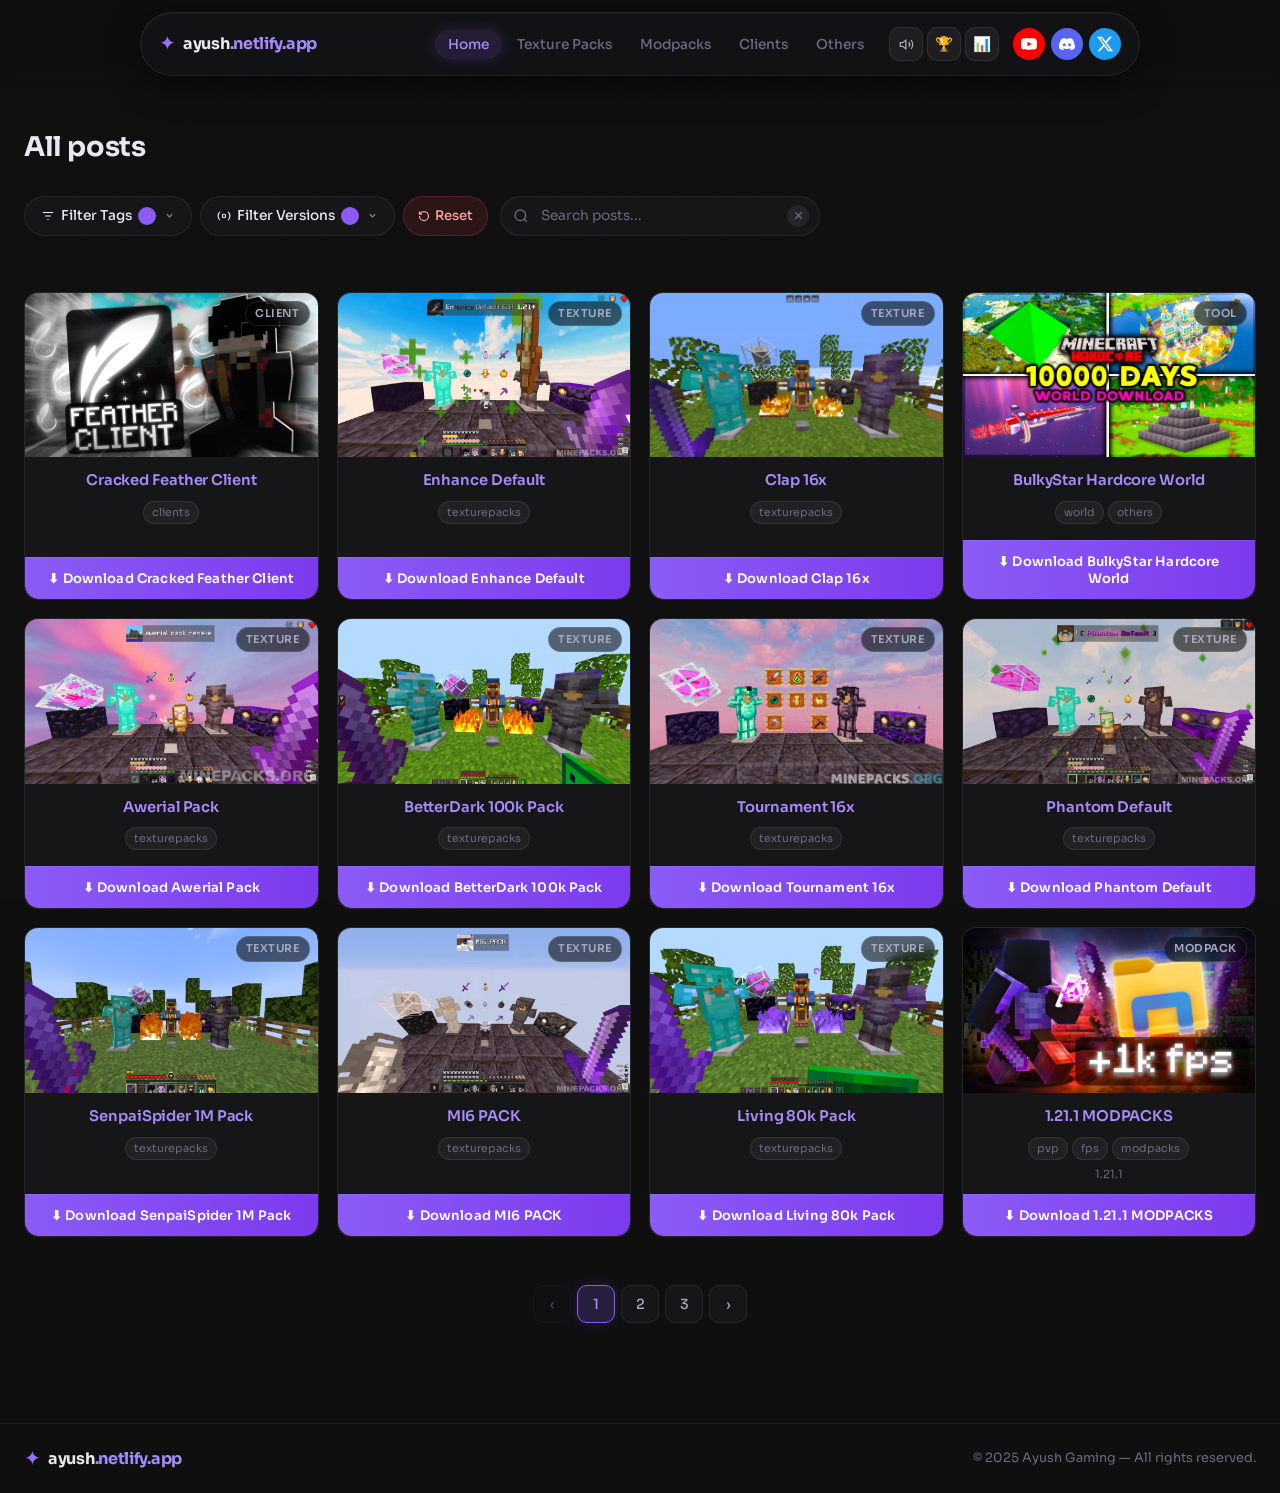
==== commit c783eae8: "Update index.html" ====
--- a/downloads/index.html
+++ b/downloads/index.html
@@ -6,7 +6,7 @@
   <meta name="description" content="Ayush Gaming – Browse and download the best Minecraft clients, texture packs, modpacks and tools." />
   <meta property="og:title" content="Ayush Gaming – Downloads" />
   <meta property="og:description" content="Download top Minecraft clients, texture packs, modpacks and tools." />
-  <link rel="shortcut icon" href="./thumbnails/ytlogo.png" type="image/x-icon">
+  <link rel="shortcut icon" href="ytlogo.png" type="image/x-icon">
   <title>Ayush Gaming – Resource HUB</title>
 
   <link rel="preconnect" href="https://fonts.googleapis.com" />
